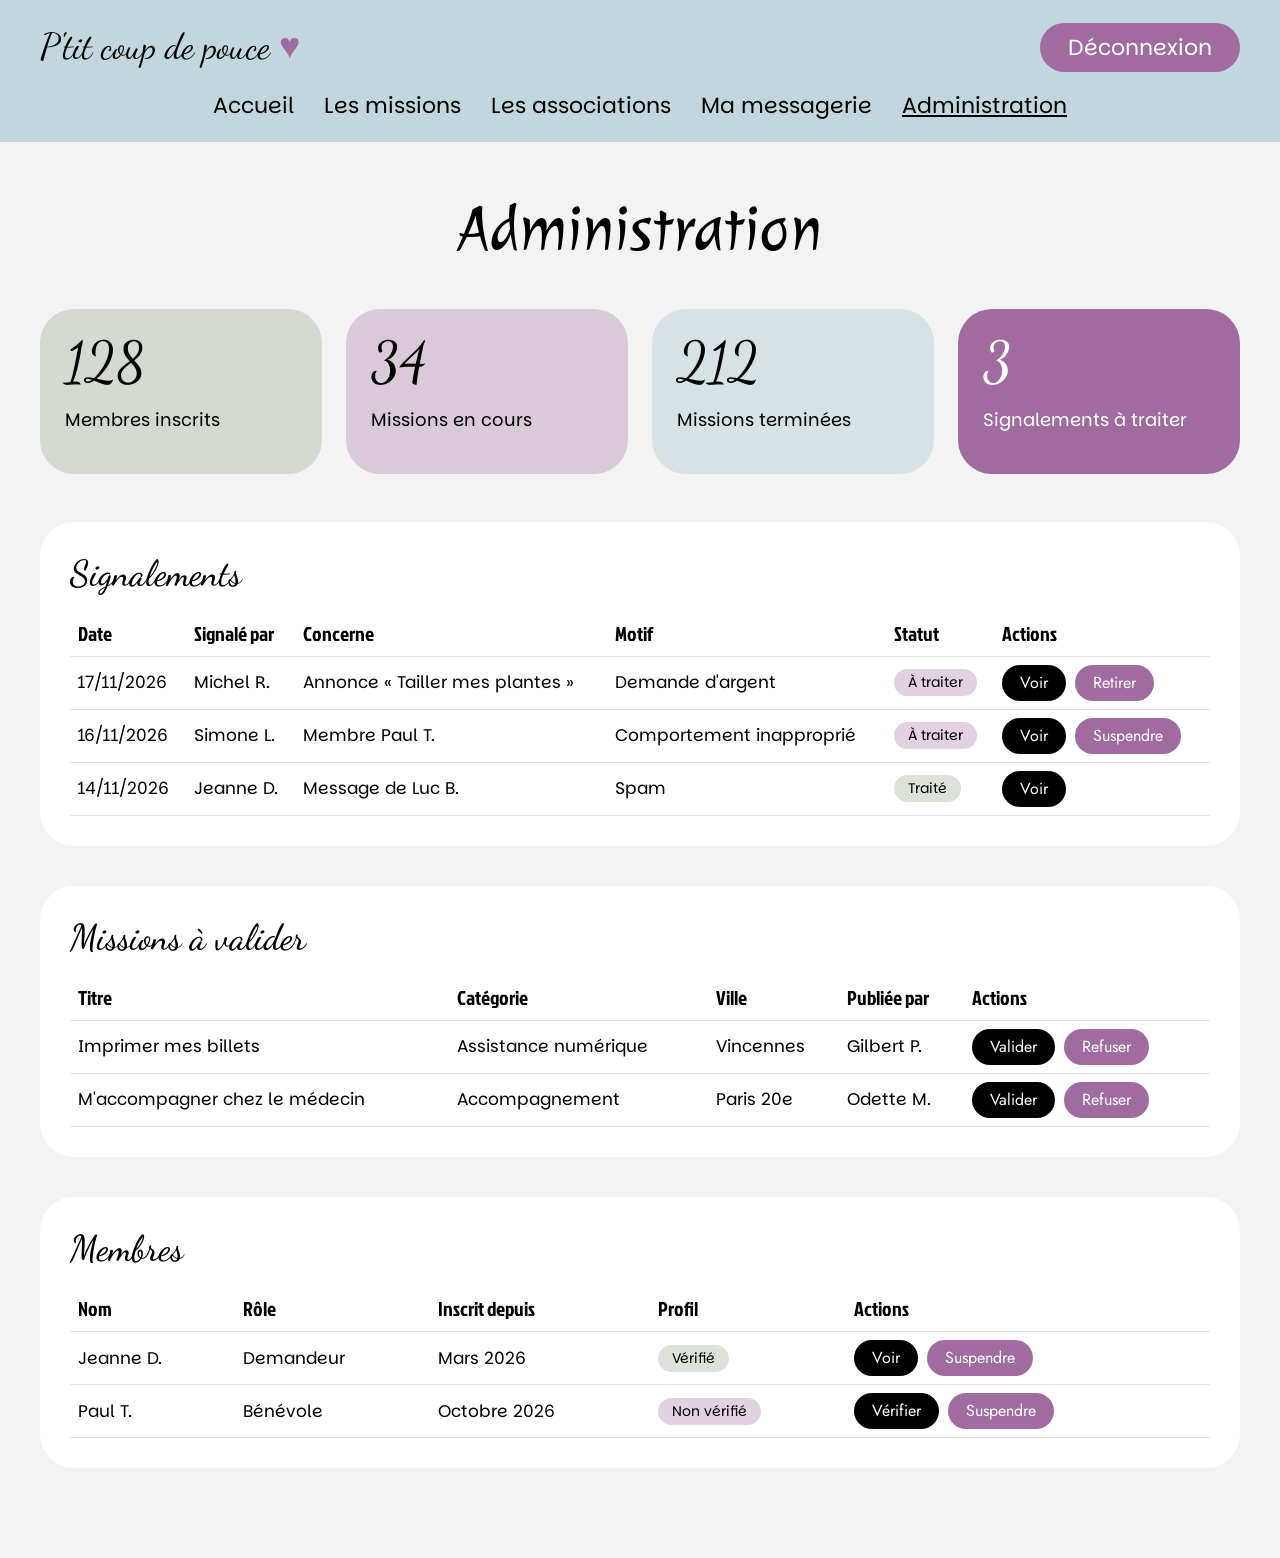
==== pages/admin.html @ 3382cf89 "admin_messagerie" ====
<!DOCTYPE html>
<html lang="fr">
<head>
  <meta charset="UTF-8">
  <meta name="viewport" content="width=device-width, initial-scale=1.0">
  <title>Administration - P'tit coup de pouce</title>

  <!-- Bootstrap : TOUJOURS avant nos CSS -->
  <link href="https://cdn.jsdelivr.net/npm/bootstrap@5.3.8/dist/css/bootstrap.min.css" rel="stylesheet" integrity="sha384-sRIl4kxILFvY47J16cr9ZwB07vP4J8+LH7qKQnuqkuIAvNWLzeN8tE5YBujZqJLB" crossorigin="anonymous">

  <!-- Polices Google Fonts -->
  <link href="https://fonts.googleapis.com/css2?family=Dancing+Script&family=Jersey+25&family=Jockey+One&family=Jost&family=Julee&family=Koulen&family=Kreon&family=Parkinsans&display=swap" rel="stylesheet">

  <!-- Nos fichiers CSS -->
  <link rel="stylesheet" href="../css/variables.css">
  <link rel="stylesheet" href="../css/communv2.css">
  <link rel="stylesheet" href="../css/admin.css">
</head>
<body>

  <!-- MENU DU HAUT -->
  <header class="menu">
    <a href="../index.html" class="logo">P'tit coup de pouce <span class="coeur">♥</span></a>

    <nav>
      <a href="../index.html" class="lien-menu">Accueil</a>
      <a href="missions.html" class="lien-menu">Les missions</a>
      <a href="associations.html" class="lien-menu">Les associations</a>
      <a href="messagerie.html" class="lien-menu">Ma messagerie</a>
      <a href="admin.html" class="lien-menu actif">Administration</a>
    </nav>

    <a href="connexion.html" class="bouton-violet">Déconnexion</a>
  </header>

  <main class="page-admin">
    <h1 class="titre-page">Administration</h1>

    <!-- CHIFFRES CLÉS -->
    <div class="row g-4 mb-5">
      <div class="col-6 col-lg-3">
        <div class="stat stat-verte">
          <p class="stat-nombre">128</p>
          <p class="stat-texte">Membres inscrits</p>
        </div>
      </div>
      <div class="col-6 col-lg-3">
        <div class="stat stat-rose">
          <p class="stat-nombre">34</p>
          <p class="stat-texte">Missions en cours</p>
        </div>
      </div>
      <div class="col-6 col-lg-3">
        <div class="stat stat-bleue">
          <p class="stat-nombre">212</p>
          <p class="stat-texte">Missions terminées</p>
        </div>
      </div>
      <div class="col-6 col-lg-3">
        <div class="stat stat-alerte">
          <p class="stat-nombre">3</p>
          <p class="stat-texte">Signalements à traiter</p>
        </div>
      </div>
    </div>

    <!-- SIGNALEMENTS -->
    <section class="bloc-admin">
      <h2>Signalements</h2>
      <div class="table-responsive">
        <table class="table align-middle">
          <thead>
            <tr>
              <th>Date</th>
              <th>Signalé par</th>
              <th>Concerne</th>
              <th>Motif</th>
              <th>Statut</th>
              <th>Actions</th>
            </tr>
          </thead>
          <tbody>
            <tr>
              <td>17/11/2026</td>
              <td>Michel R.</td>
              <td>Annonce « Tailler mes plantes »</td>
              <td>Demande d'argent</td>
              <td><span class="statut statut-attente">À traiter</span></td>
              <td>
                <button type="button" class="bouton-petit bouton-petit-noir">Voir</button>
                <button type="button" class="bouton-petit bouton-petit-violet">Retirer</button>
              </td>
            </tr>
            <tr>
              <td>16/11/2026</td>
              <td>Simone L.</td>
              <td>Membre Paul T.</td>
              <td>Comportement inapproprié</td>
              <td><span class="statut statut-attente">À traiter</span></td>
              <td>
                <button type="button" class="bouton-petit bouton-petit-noir">Voir</button>
                <button type="button" class="bouton-petit bouton-petit-violet">Suspendre</button>
              </td>
            </tr>
            <tr>
              <td>14/11/2026</td>
              <td>Jeanne D.</td>
              <td>Message de Luc B.</td>
              <td>Spam</td>
              <td><span class="statut statut-ok">Traité</span></td>
              <td>
                <button type="button" class="bouton-petit bouton-petit-noir">Voir</button>
              </td>
            </tr>
          </tbody>
        </table>
      </div>
    </section>

    <!-- MISSIONS À VALIDER -->
    <section class="bloc-admin">
      <h2>Missions à valider</h2>
      <div class="table-responsive">
        <table class="table align-middle">
          <thead>
            <tr>
              <th>Titre</th>
              <th>Catégorie</th>
              <th>Ville</th>
              <th>Publiée par</th>
              <th>Actions</th>
            </tr>
          </thead>
          <tbody>
            <tr>
              <td>Imprimer mes billets</td>
              <td>Assistance numérique</td>
              <td>Vincennes</td>
              <td>Gilbert P.</td>
              <td>
                <button type="button" class="bouton-petit bouton-petit-noir">Valider</button>
                <button type="button" class="bouton-petit bouton-petit-violet">Refuser</button>
              </td>
            </tr>
            <tr>
              <td>M'accompagner chez le médecin</td>
              <td>Accompagnement</td>
              <td>Paris 20e</td>
              <td>Odette M.</td>
              <td>
                <button type="button" class="bouton-petit bouton-petit-noir">Valider</button>
                <button type="button" class="bouton-petit bouton-petit-violet">Refuser</button>
              </td>
            </tr>
          </tbody>
        </table>
      </div>
    </section>

    <!-- MEMBRES -->
    <section class="bloc-admin">
      <h2>Membres</h2>
      <div class="table-responsive">
        <table class="table align-middle">
          <thead>
            <tr>
              <th>Nom</th>
              <th>Rôle</th>
              <th>Inscrit depuis</th>
              <th>Profil</th>
              <th>Actions</th>
            </tr>
          </thead>
          <tbody>
            <tr>
              <td>Jeanne D.</td>
              <td>Demandeur</td>
              <td>Mars 2026</td>
              <td><span class="statut statut-ok">Vérifié</span></td>
              <td>
                <button type="button" class="bouton-petit bouton-petit-noir">Voir</button>
                <button type="button" class="bouton-petit bouton-petit-violet">Suspendre</button>
              </td>
            </tr>
            <tr>
              <td>Paul T.</td>
              <td>Bénévole</td>
              <td>Octobre 2026</td>
              <td><span class="statut statut-attente">Non vérifié</span></td>
              <td>
                <button type="button" class="bouton-petit bouton-petit-noir">Vérifier</button>
                <button type="button" class="bouton-petit bouton-petit-violet">Suspendre</button>
              </td>
            </tr>
          </tbody>
        </table>
      </div>
    </section>
  </main>

</body>
</html>
---- css/variables.css ----
:root {
  /* ----- Couleurs ----- */
  --violet: #A06C9F;
  --noir: #000000;
  --blanc: #FFFFFF;
  --bordure-champ: rgba(0, 0, 0, 0.36);
  --bleu-fond: #C2D7DD;
  --gris-clair: #F3F3F3;

  /* Cartes "Comment ça marche ?" (couleurs transparentes) */
  --carte-verte: rgba(136, 156, 120, 0.29);
  --carte-rose: rgba(160, 108, 159, 0.31);
  --carte-bleue: rgba(194, 215, 221, 0.57);

  /* ----- Polices ----- */
  --police-titre-accueil: "Julee", cursive;
  --police-texte: "Parkinsans", sans-serif;
  --police-manuscrite: "Dancing Script", cursive;
  --police-bouton: "Koulen", sans-serif;
  --police-lien: "Jost", sans-serif;
  --police-choix: "Kreon", serif;
  --police-titre-connexion: "Jersey 25", sans-serif;
  --police-etiquette: "Jockey One", sans-serif;

  /* ----- Arrondis ----- */
  --arrondi-champ: 60px;
  --arrondi-violet: 34px;
  --arrondi-carte: 34px;
}
---- css/communv2.css ----
/* ----- Remise à zéro ----- */
* {
  margin: 0;
  padding: 0;
  box-sizing: border-box;
}

body {
  font-family: var(--police-texte);
  color: var(--noir);
}

a {
  color: inherit;
  text-decoration: none;
}

/* ----- Menu du haut ----- */
.menu {
  display: flex;
  justify-content: space-between;
  align-items: center;
  gap: 15px 30px;
  padding: 20px 40px;
  background-color: var(--bleu-fond);
}

.logo {
  font-family: var(--police-manuscrite);
  font-size: 36px;
}

.coeur {
  color: var(--violet);
}

nav {
  display: flex;
  gap: 30px;
}

.lien-menu {
  font-size: 22px;
  white-space: nowrap;
}

.lien-menu:hover,
.lien-menu.actif {
  text-decoration: underline;
}

/* ----- Bouton violet ----- */
.bouton-violet {
  background-color: var(--violet);
  color: var(--blanc);
  font-size: 26px;
  padding: 10px 35px;
  border-radius: var(--arrondi-violet);
}

.bouton-violet:hover {
  opacity: 0.85;
}

.menu > .bouton-violet {
  font-size: 22px;
  padding: 8px 28px;
}

/* ----- Bouton noir (CONNEXION, S'INSCRIRE) ----- */
.bouton-noir {
  display: inline-block;
  background-color: var(--noir);
  color: var(--blanc);
  font-family: var(--police-bouton);
  font-size: 30px;
  width: 304px;
  height: 56px;
  border: none;
  border-radius: var(--arrondi-champ);
  cursor: pointer;
}

.bouton-noir:hover {
  opacity: 0.85;
}

/* ----- Étiquette au-dessus d'un champ ("E-mail") ----- */
.etiquette {
  display: block;
  font-family: var(--police-etiquette);
  font-size: 26px;
  margin-bottom: 8px;
}

/* ----- Champ de saisie ----- */
.champ {
  width: 618px;
  height: 60px;
  padding: 0 30px;
  font-family: var(--police-lien);
  font-size: 20px;
  background-color: var(--blanc);
  border: 1px solid var(--bordure-champ);
  border-radius: var(--arrondi-champ);
}

.champ:focus {
  outline: 2px solid var(--violet);
}

/* ----- Lien souligné ("Mot de passe oublié ?") ----- */
.lien-souligne {
  font-family: var(--police-lien);
  font-size: 22px;
  text-decoration: underline;
}

/* ----- Éléments qui ne doivent jamais dépasser de l'écran ----- */
.champ,
.bouton-noir {
  max-width: 100%;
}

/* =========================================
   RESPONSIVE
   ========================================= */

/* Écrans moyens : les liens passent sur une 2e ligne, Connexion reste à droite */
@media (max-width: 1300px) {
  .menu {
    flex-wrap: wrap;
  }

  .logo {
    order: 1;
  }

  .menu > .bouton-violet {
    order: 2;
  }

  nav {
    order: 3;
    width: 100%;
    justify-content: center;
    flex-wrap: wrap;
  }
}

/* Téléphone */
@media (max-width: 768px) {
  .menu {
    padding: 15px 20px;
  }

  .logo {
    font-size: 26px;
  }

  nav {
    gap: 8px 18px;
  }

  .lien-menu {
    font-size: 17px;
  }

  .menu > .bouton-violet {
    font-size: 17px;
    padding: 6px 20px;
  }

  .etiquette {
    font-size: 20px;
  }
}
---- css/admin.css ----
/* PAGE ADMINISTRATION */

.page-admin {
  background-color: var(--gris-clair);
  padding: 50px 40px;
  min-height: 100vh;
}

.titre-page {
  font-family: var(--police-titre-accueil);
  font-size: 64px;
  text-align: center;
  margin-bottom: 40px;
}

/* ----- Chiffres clés ----- */
.stat {
  height: 100%;
  padding: 25px;
  border-radius: var(--arrondi-carte);
}

.stat-verte  { background-color: var(--carte-verte); }
.stat-rose   { background-color: var(--carte-rose); }
.stat-bleue  { background-color: var(--carte-bleue); }
.stat-alerte { background-color: var(--violet); color: var(--blanc); }

.stat-nombre {
  font-family: var(--police-manuscrite);
  font-size: 56px;
  line-height: 1;
}

.stat-texte {
  margin-top: 8px;
  font-size: 18px;
}

/* ----- Blocs de tableaux ----- */
.bloc-admin {
  background-color: var(--blanc);
  border-radius: var(--arrondi-carte);
  padding: 30px;
  margin-bottom: 40px;
}

.bloc-admin h2 {
  font-family: var(--police-manuscrite);
  font-size: 36px;
  margin-bottom: 15px;
}

.bloc-admin .table {
  margin-bottom: 0;
  font-size: 17px;
}

.bloc-admin th {
  font-family: var(--police-etiquette);
  font-weight: normal;
  font-size: 20px;
  white-space: nowrap;
}

.bloc-admin td {
  white-space: nowrap;
}

/* ----- Statuts ----- */
.statut {
  display: inline-block;
  padding: 3px 14px;
  border-radius: 20px;
  font-size: 14px;
}

.statut-attente { background-color: var(--carte-rose); }
.statut-ok      { background-color: var(--carte-verte); }

/* ----- Boutons des tableaux ----- */
.bouton-petit {
  border: none;
  cursor: pointer;
  font-family: var(--police-lien);
  font-size: 16px;
  padding: 6px 18px;
  border-radius: 20px;
  margin-right: 4px;
}

.bouton-petit-noir {
  background-color: var(--noir);
  color: var(--blanc);
}

.bouton-petit-violet {
  background-color: var(--violet);
  color: var(--blanc);
}

.bouton-petit:hover {
  opacity: 0.85;
}

/* ----- Responsive ----- */
@media (max-width: 768px) {
  .page-admin {
    padding: 30px 15px;
  }

  .titre-page {
    font-size: 44px;
  }

  .bloc-admin {
    padding: 20px 15px;
  }

  .stat-nombre {
    font-size: 44px;
  }

  .stat-texte {
    font-size: 15px;
  }
}
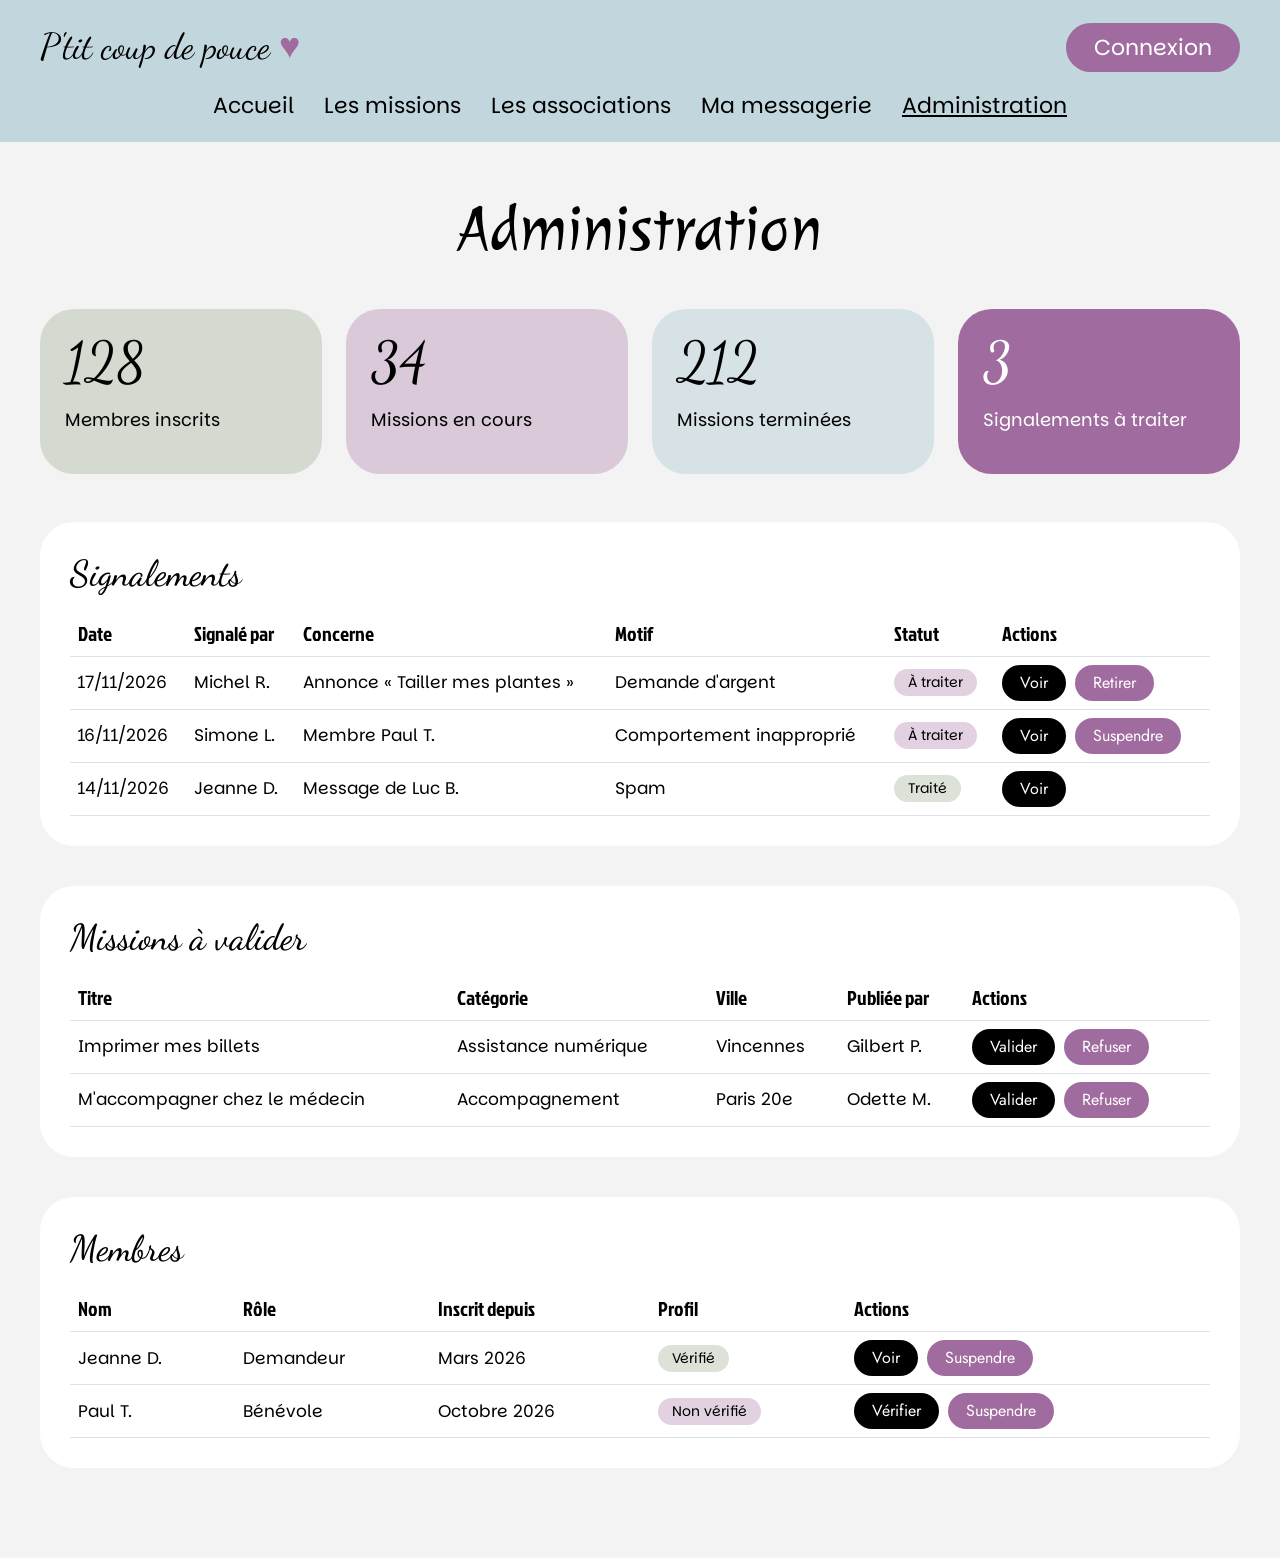
==== commit da76325e: "modif_global" ====
--- a/pages/admin.html
+++ b/pages/admin.html
@@ -23,14 +23,14 @@
     <a href="../index.html" class="logo">P'tit coup de pouce <span class="coeur">♥</span></a>
 
     <nav>
-      <a href="../index.html" class="lien-menu">Accueil</a>
+      <a href="accueil.php" class="lien-menu">Accueil</a>
       <a href="missions.html" class="lien-menu">Les missions</a>
       <a href="associations.html" class="lien-menu">Les associations</a>
       <a href="messagerie.html" class="lien-menu">Ma messagerie</a>
       <a href="admin.html" class="lien-menu actif">Administration</a>
     </nav>
 
-    <a href="connexion.html" class="bouton-violet">Déconnexion</a>
+    <a href="connexion.php" class="bouton-violet">Connexion</a>
   </header>
 
   <main class="page-admin">
